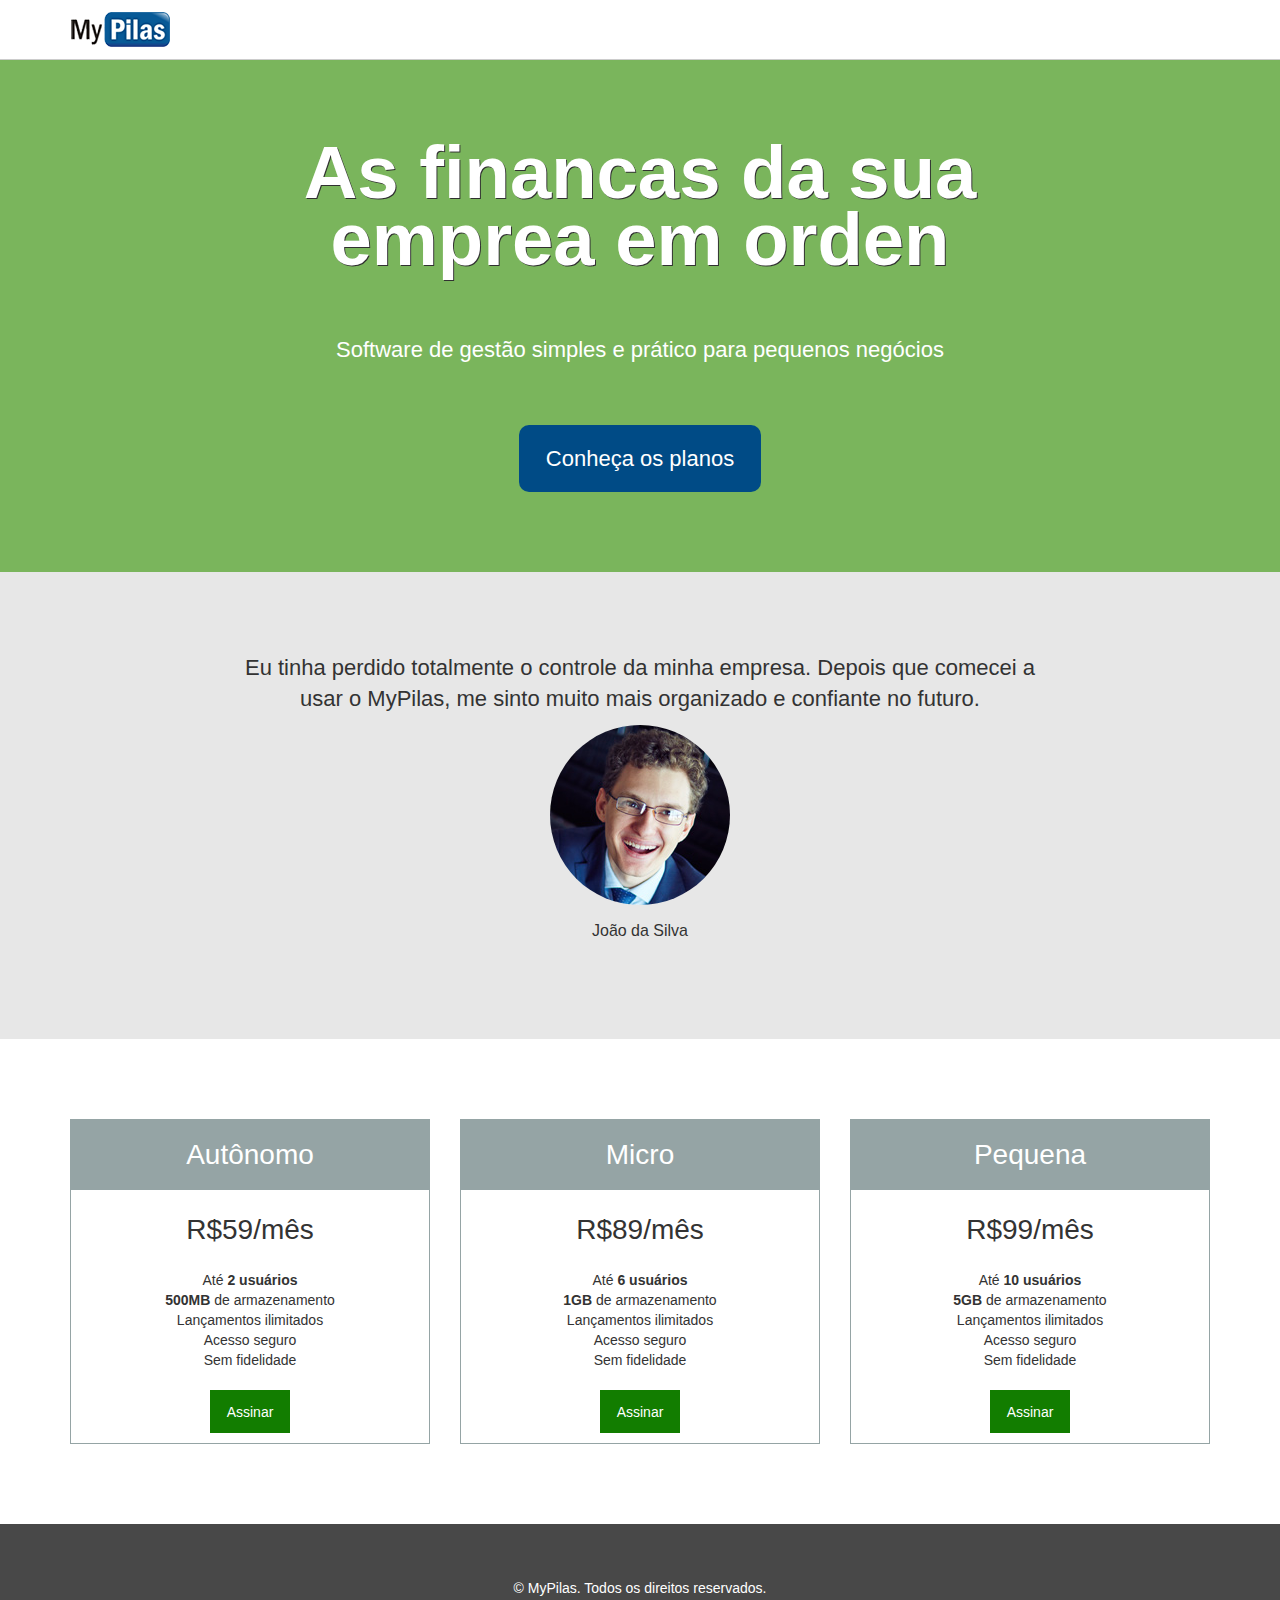
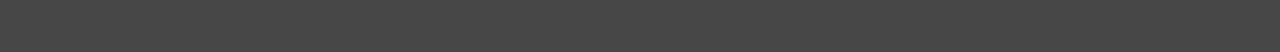
==== preparando-projeto/index.html @ 6b1a71b8 "Adicionando rodapé" ====
<!DOCTYPE html>
<html lang="pt-BR">
  <head>
    <meta charset="utf-8">
    <meta name="viewport" content="width=device-width, initial-scale=1">

    <title>MyPilas</title>

    <link rel="stylesheet" href="css/bootstrap-grid.min.css">
    <link rel="stylesheet" href="css/base.css">
    <link rel="stylesheet" href="css/layout.css">
    <link rel="stylesheet" href="css/componentes.css">
  </head>
  <body>

    <header class="layout-cabecalho">
      <div class="container">
        <img src="imagens/logo.png" width="100" height="35" alt="MyPilas">
      </div>
    </header>
    
    <section class="layout-chamada">
      <div class="container">
        
        <div class="chamada">
          <h1 class="chamada__titulo">As financas da sua emprea em orden</h1>
          <p class="chamada__subtitulo">Software de gestão simples e prático para pequenos negócios</p>
        
          <div class="chamada__acao">
            <a href="#planos" class="botao botao--principal">Conheça os planos</a>
          </div>

        </div>
        
      </div>
    </section>

    <div class="layout-depoimento">
      <div class="container">
        
        <div class="depoimento">
          <blockquote>
            Eu tinha perdido totalmente o controle da minha empresa.
            Depois que comecei a usar o MyPilas, me sinto muito mais organizado e confiante no futuro.
          </blockquote>

          <div class="depoimento__autor">
            <img src="imagens/joao-da-silva.jpg" width="180px" height="180px" align="João da Silva">
            <p>João da Silva</p>
          </div>
        </div>

      </div>
    </div>
    
    <div id="planos" class="layout-planos">
      <div class="container">
         <div class="row">

            <div class="col-md-4">
                 <article class="plano">
                   <h2 class="plano__cabecalho">Autônomo</h2>
                   <div class="plano__preco">R$59/mês</div>
                   <ul class="plano__caracteristicas">
                     <li>Até <strong>2 usuários</strong></li>
                     <li><strong>500MB</strong> de armazenamento</li>
                     <li>Lançamentos ilimitados</li>
                     <li>Acesso seguro</li>
                     <li>Sem fidelidade</li>
                   </ul>
                   <footer class="plano_rodape">
                     <a href="assine.html" class="botao botao--assinar">Assinar</a>
                   </footer>
                 </article>

              </div>
            <div class="col-md-4">

                 <article class="plano">
                   <h2 class="plano__cabecalho">Micro</h2>
                   <div class="plano__preco">R$89/mês</div>
                   <ul class="plano__caracteristicas">
                     <li>Até <strong>6 usuários</strong></li>
                     <li><strong>1GB</strong> de armazenamento</li>
                     <li>Lançamentos ilimitados</li>
                     <li>Acesso seguro</li>
                     <li>Sem fidelidade</li>
                   </ul>
                   <footer class="plano_rodape">
                     <a href="assine.html" class="botao botao--assinar">Assinar</a>
                   </footer>
                 </article>

            </div>
            <div class="col-md-4">

                 <article class="plano">
                   <h2 class="plano__cabecalho">Pequena</h2>
                   <div class="plano__preco">R$99/mês</div>
                   <ul class="plano__caracteristicas">
                     <li>Até <strong>10 usuários</strong></li>
                     <li><strong>5GB</strong> de armazenamento</li>
                     <li>Lançamentos ilimitados</li>
                     <li>Acesso seguro</li>
                     <li>Sem fidelidade</li>
                   </ul>
                   <footer class="plano_rodape">
                     <a href="assine.html" class="botao botao--assinar">Assinar</a>
                   </footer>
                 </article>

             </div>
         </div>
      </div>
    </div>

    <footer class="layout-rodape">
      <div class="container">
        <p>&copy; MyPilas. Todos os direitos reservados.</p>
      </div>
    </footer>
  </body>
</html>
---- preparando-projeto/css/base.css ----
html {
	font-size: 62.5%; /*(10/16)*100 = 62.5% => 10px*/
}

body {
	/* Posicionamento */

	/* Display e Box Model */  
	margin: 0;

	/* Cores */

	/* Texto */
	font-family: Arial, Helvetica, sans-serif;
	font-size: 1.4rem;

	/* Outros */
}
---- preparando-projeto/css/layout.css ----
.layout-cabecalho {
  height: 60px;
  border-bottom: 1px solid #ccc;
}

.layout-cabecalho img {
  margin-top: 12px;
}

.layout-planos {
  padding: 80px 0;
}

.layout-chamada {
  padding: 80px 0;

  background-color: #7ab55c;
}

.layout-depoimento{
	padding: 80px 0;

	background-color: #e7e7e7;
}

.layout-rodape {
	padding: 40px 0;

	background-color: #484848;
	
	color: #fff;
	text-align: center;	
}
---- preparando-projeto/css/componentes.css ----
/*---------------------------------*\
  PLANO
  /*---------------------------------*/
  .plano {
    padding: 10px;
    border: 1px solid #95a4a5;

    font-size: 1.4rem;/*14px*/
  }

  .plano__cabecalho {
    margin: -10px;
    margin-bottom: 0;

    background-color: #95a4a5;
    color: #fff;

    text-align: center;
    line-height: 2.5;
    font-weight: normal;
    font-size: 2em;
  }

  .plano__preco {
    margin: 20px 0;

    text-align: center;
    font-size: 2em;
  }

  .plano__caracteristicas {
    padding: 0;
    margin: 20px 0;

    font-size: 1em;

    list-style: none;
  }

  .plano__caracteristicas > li {
    text-align: center;
  }

  .plano_rodape {
    text-align: center;
  }

/*---------------------------------*\
  BOTÃO
  /*---------------------------------*/
  .botao {
    display: inline-block;
    padding: 0.8em 1.2em;

    background-color: #bbb;
    color: #fff;

    font-size: 1em;
    text-decoration: none;
  }

  .botao:hover, .botao:focus {
    background-color: #aaa;
    color: #fff;

    text-decoration: none;
  }

  .botao--assinar {
    background-color: #127d00;
  }

  .botao--assinar:hover, .botao--assinar:focus{
    background-color: #0e6400;
  }

  .botao--principal {
    border-radius: 10px;

    background-color: #004b86;
  }

  .botao--principal:hover, .botao--principal:focus {
    background-color: #003b6a;
  }

  /*---------------------------------*\
  CHAMADA
  /*---------------------------------*/

  .chamada {
    font-size: 1.6rem; /*4.6 * 10px = 16px*/
    text-align: center;
  }

  .chamada__titulo {
    margin: 0;

    color: #fff;

    font-size: 3.375em; /*54px / 16px = 3.375*/
    line-height: 0.9;
    text-shadow: 1px 1px #313131;
  }

  .chamada__subtitulo {
    margin: 60px 0;

    color: #fff;

    font-size: 1em;
  }

  .chamada__acao {
    font-size: 1em;
  }

  @media(min-width: 992px){
    .chamada {
      padding-left: 15%;
      padding-right: 15%;

      font-size: 2.2rem;
    }
  }

/*---------------------------------*\
  DEPOIMENTO
/*---------------------------------*/

@media(min-width: 992px){
  .depoimento{
    padding-left: 10%;
    padding-right: 10%;

    font-size: 2.8rem;
  }
}

.depoimento {
  font-size: 2.2rem; /*22px*/
}

.depoimento > blockquote {
  margin: 0;
  padding:0 60px;

  text-align: center;
  font-size: 1em;
}

.depoimento__autor {
  margin-top: 40px;

  text-align: center;
  font-size: 0.7272em;
}

.depoimento__autor > img {
  border-radius: 50%;
}

.depoimento__autor {
  margin-top: 10px;
}
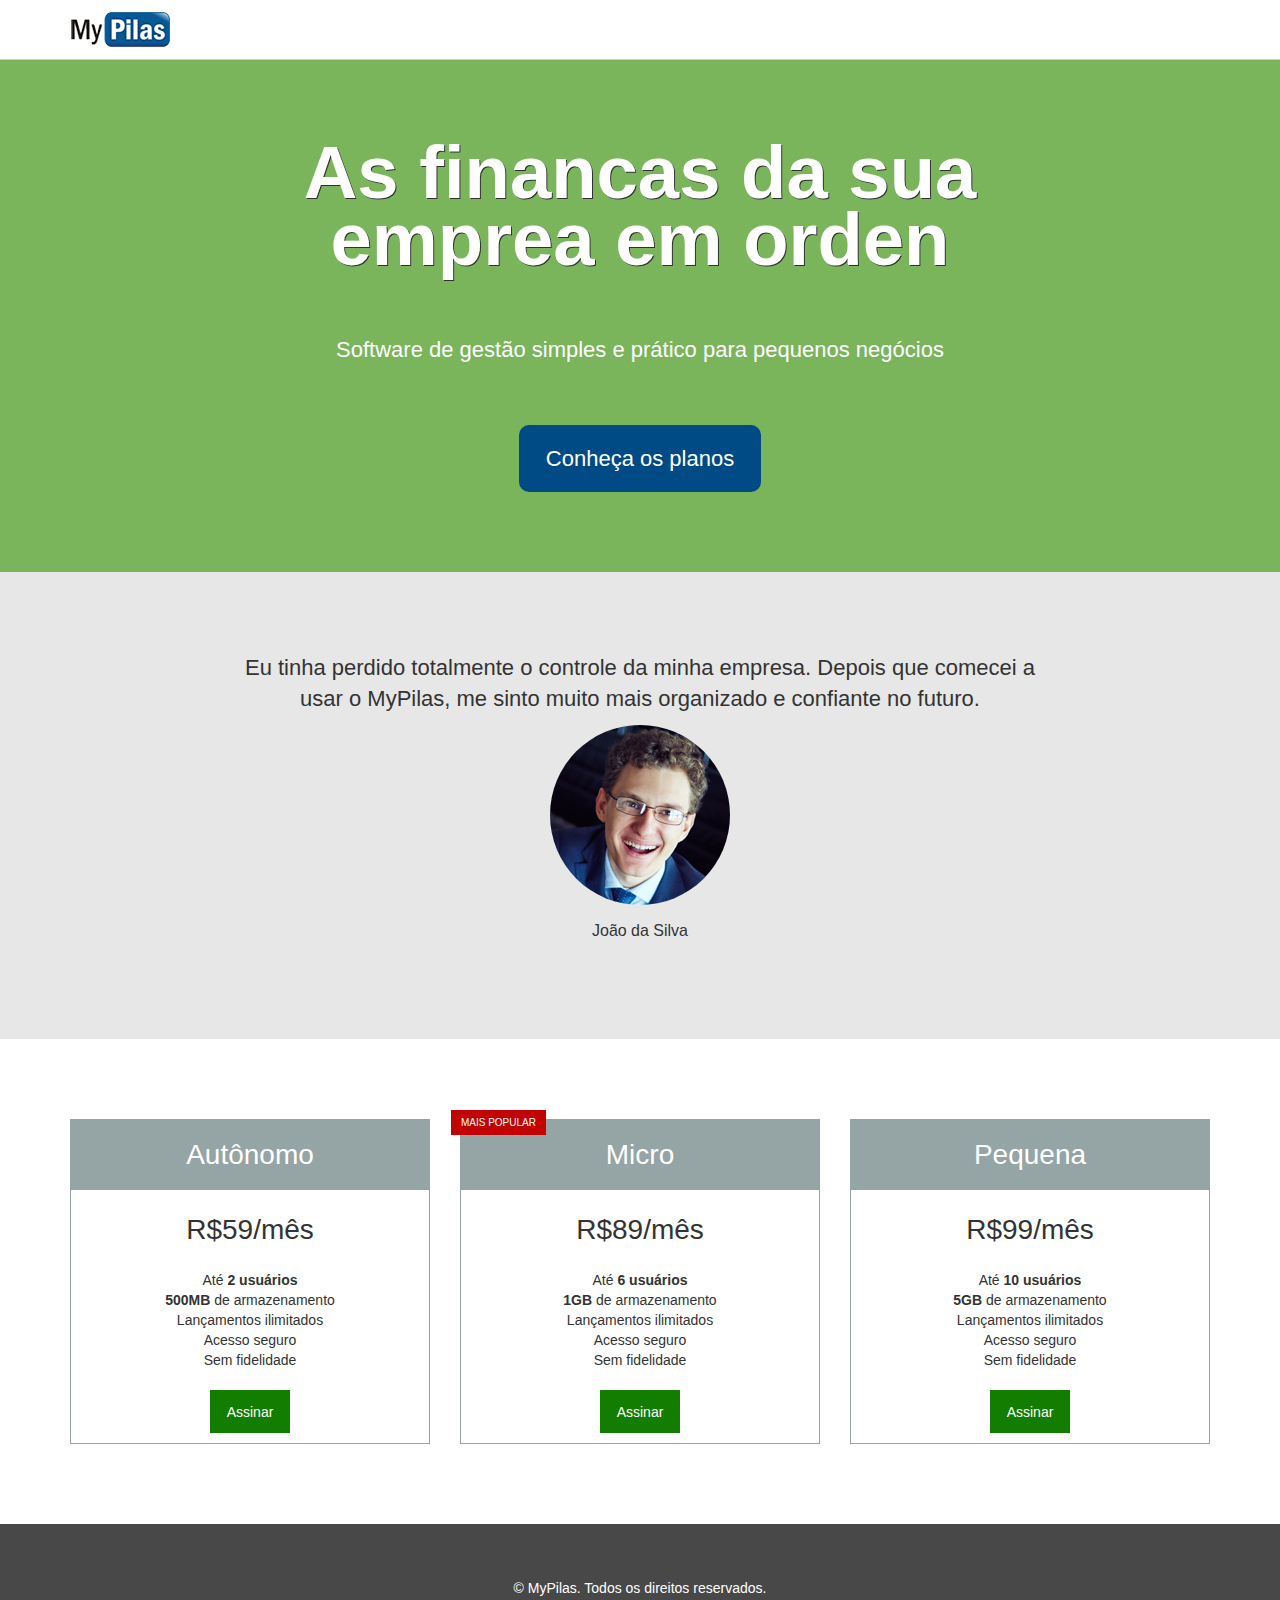
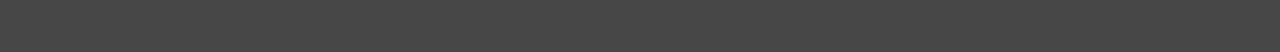
==== commit c74ee2d2: "Ajustando margem do plano" ====
--- a/preparando-projeto/index.html
+++ b/preparando-projeto/index.html
@@ -13,7 +13,7 @@
   </head>
   <body>
 
-    <header class="layout-cabecalho">
+    <header class="layout-cabecalho layout-cabecalho--home">
       <div class="container">
         <img src="imagens/logo.png" width="100" height="35" alt="MyPilas">
       </div>
@@ -29,7 +29,6 @@
           <div class="chamada__acao">
             <a href="#planos" class="botao botao--principal">Conheça os planos</a>
           </div>
-
         </div>
         
       </div>
@@ -76,7 +75,7 @@
               </div>
             <div class="col-md-4">
 
-                 <article class="plano">
+                 <article class="plano plano--mais-popular">
                    <h2 class="plano__cabecalho">Micro</h2>
                    <div class="plano__preco">R$89/mês</div>
                    <ul class="plano__caracteristicas">
@@ -92,7 +91,7 @@
                  </article>
 
             </div>
-            <div class="col-md-4">
+            <div class="col-md-4 ultima-coluna">
 
                  <article class="plano">
                    <h2 class="plano__cabecalho">Pequena</h2>
--- a/preparando-projeto/css/layout.css
+++ b/preparando-projeto/css/layout.css
@@ -1,10 +1,20 @@
 .layout-cabecalho {
   height: 60px;
   border-bottom: 1px solid #ccc;
+
+  background-color: #fff;
 }
 
 .layout-cabecalho img {
   margin-top: 12px;
+}
+
+.layout-cabecalho--home{
+	position: fixed;
+	top: 0;
+	left: 0;
+	right: 0;
+	z-index: 1;
 }
 
 .layout-planos {
@@ -13,6 +23,7 @@
 
 .layout-chamada {
   padding: 80px 0;
+  margin-top: 60px;
 
   background-color: #7ab55c;
 }
@@ -30,4 +41,10 @@
 	
 	color: #fff;
 	text-align: center;	
-}+}
+
+@media(max-width: 749px ){
+		.layout-planos .row > div:not(.ultima-coluna) {
+		margin-bottom: 40px;
+	}
+}
--- a/preparando-projeto/css/componentes.css
+++ b/preparando-projeto/css/componentes.css
@@ -1,11 +1,29 @@
 /*---------------------------------*\
   PLANO
-  /*---------------------------------*/
+/*---------------------------------*/
   .plano {
+    position: relative;
+
     padding: 10px;
     border: 1px solid #95a4a5;
 
     font-size: 1.4rem;/*14px*/
+  }
+
+  .plano--mais-popular::after {
+    position: absolute;
+    top: -10px;
+    left: -10px;
+
+    padding: 0 10px;
+
+    background-color: #c20303;
+    color: #fff;
+
+    font-size: 0.7142em;/* 10 / 14 = 0.7142*/
+    line-height: 2.5;
+
+    content: "MAIS POPULAR"
   }
 
   .plano__cabecalho {
@@ -47,7 +65,7 @@
 
 /*---------------------------------*\
   BOTÃO
-  /*---------------------------------*/
+/*---------------------------------*/
   .botao {
     display: inline-block;
     padding: 0.8em 1.2em;
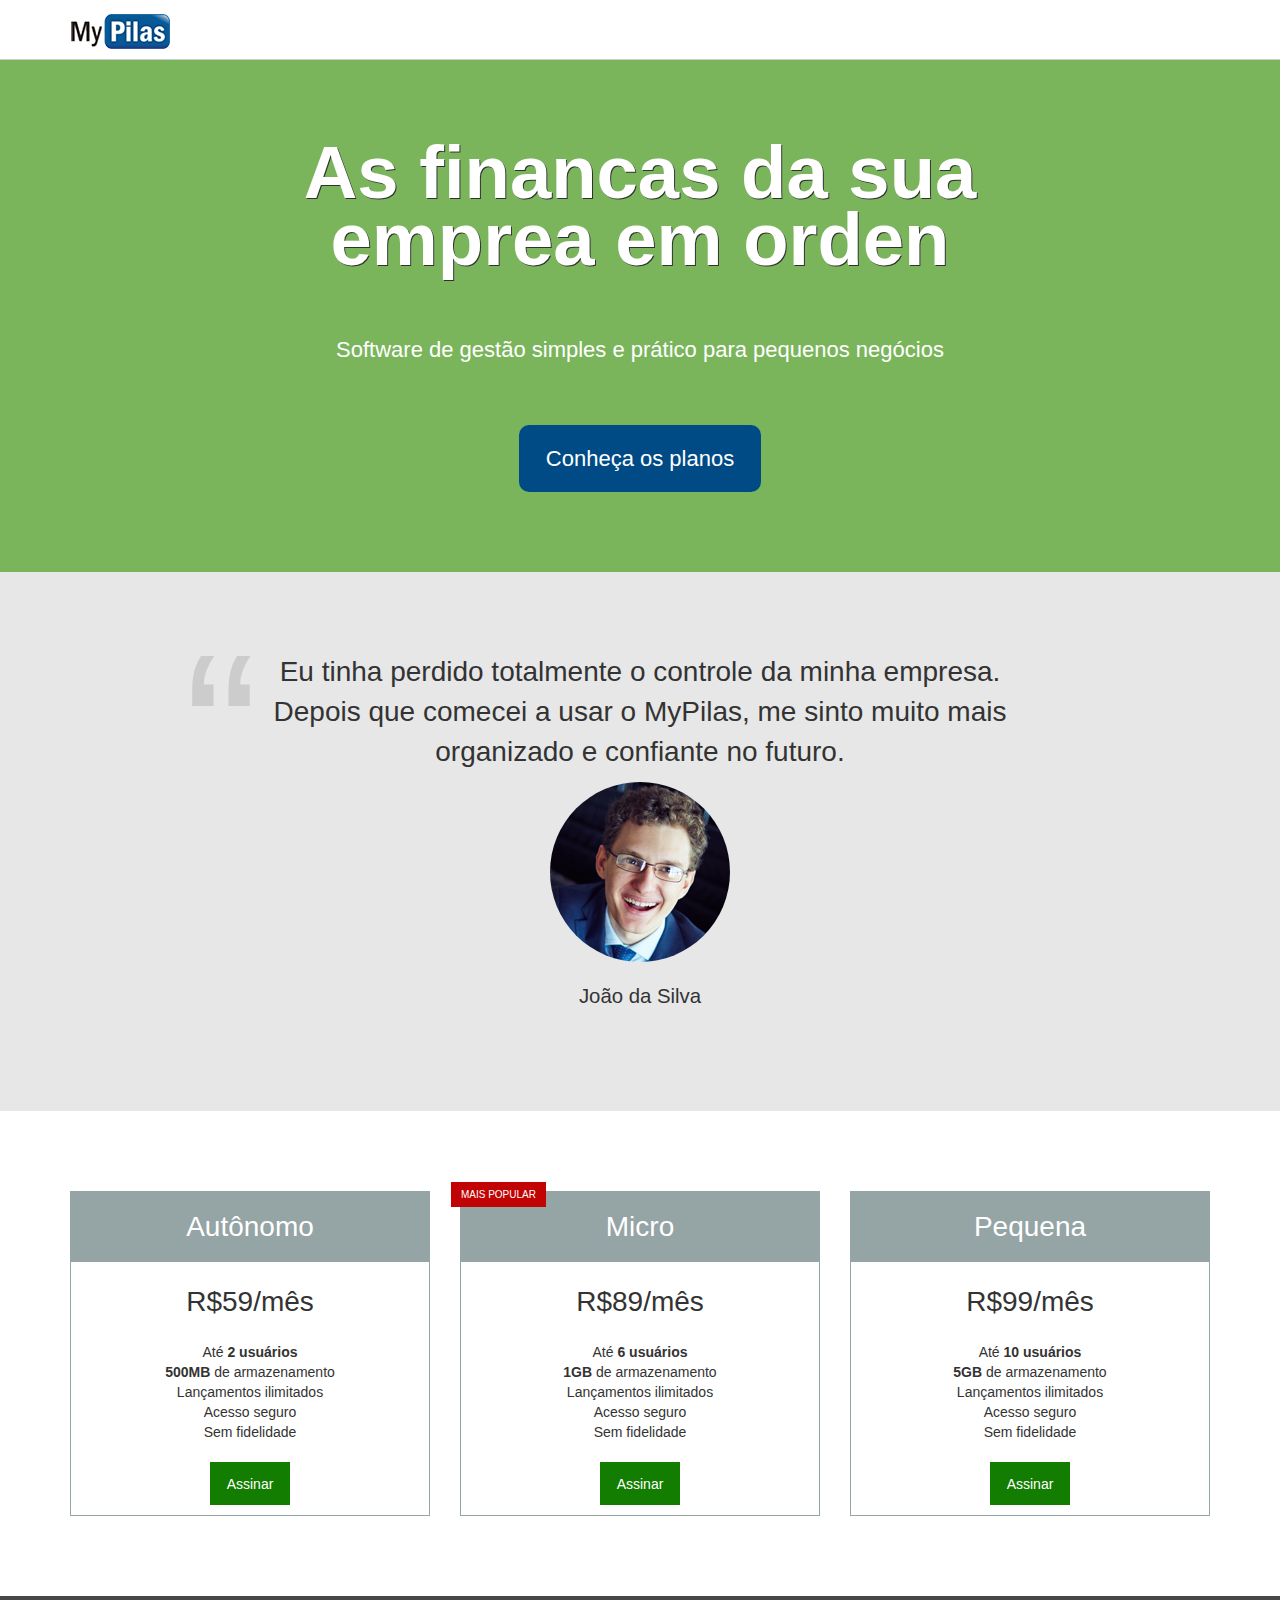
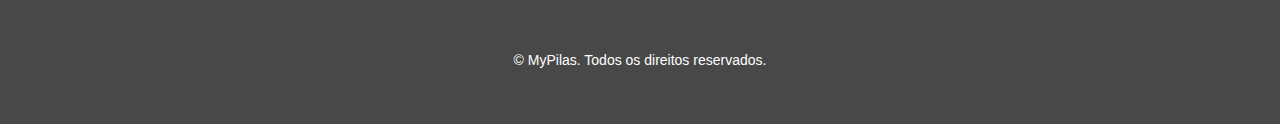
==== commit 0c489e3b: "Adicionando o bloco de navegação" ====
--- a/preparando-projeto/index.html
+++ b/preparando-projeto/index.html
@@ -15,7 +15,15 @@
 
     <header class="layout-cabecalho layout-cabecalho--home">
       <div class="container">
-        <img src="imagens/logo.png" width="100" height="35" alt="MyPilas">
+
+        <nav class="navegacao">
+          <img src="imagens/logo.png" width="100" height="35" alt="MyPilas">
+
+          <div class="navegacao__menu">
+            <button class="botao-chaveador"></button>
+          </div>
+        </nav>
+        
       </div>
     </header>
     
--- a/preparando-projeto/css/layout.css
+++ b/preparando-projeto/css/layout.css
@@ -1,13 +1,16 @@
 .layout-cabecalho {
   height: 60px;
+  line-height: 60px;
   border-bottom: 1px solid #ccc;
 
   background-color: #fff;
 }
 
+/*
 .layout-cabecalho img {
   margin-top: 12px;
 }
+*/
 
 .layout-cabecalho--home{
 	position: fixed;
--- a/preparando-projeto/css/componentes.css
+++ b/preparando-projeto/css/componentes.css
@@ -145,6 +145,9 @@
 /*---------------------------------*\
   DEPOIMENTO
 /*---------------------------------*/
+.depoimento {
+  font-size: 2.2rem; /*22px*/
+}
 
 @media(min-width: 992px){
   .depoimento{
@@ -154,12 +157,9 @@
     font-size: 2.8rem;
   }
 }
-
-.depoimento {
-  font-size: 2.2rem; /*22px*/
-}
-
 .depoimento > blockquote {
+  position: relative;
+
   margin: 0;
   padding:0 60px;
 
@@ -167,6 +167,18 @@
   font-size: 1em;
 }
 
+.depoimento > blockquote::before {
+  position: absolute;
+  left: 0;
+  top: -0.35em;
+
+  color: #ccc;
+
+  font-size: 8em;
+
+  content: "\201c";
+}
+
 .depoimento__autor {
   margin-top: 40px;
 
@@ -180,4 +192,36 @@
 
 .depoimento__autor {
   margin-top: 10px;
+}
+
+/*---------------------------------*\
+  NAVEGACAO 
+/*---------------------------------*/
+
+.navegacao {
+}
+
+.navegacao__menu {
+  float: right;
+}
+
+/*---------------------------------*\
+  BOTAO-CHAVEADOR 
+/*---------------------------------*/
+
+.botao-chaveador {
+  width: 24px;
+  height: 24px;
+  border: 0;
+
+  background: none;
+  background-image: url("../imagens/bars.png");
+
+  outline: none;
+}
+
+@media(min-width: 992px){
+  .botao-chaveador {
+    display: none;
+  }
 }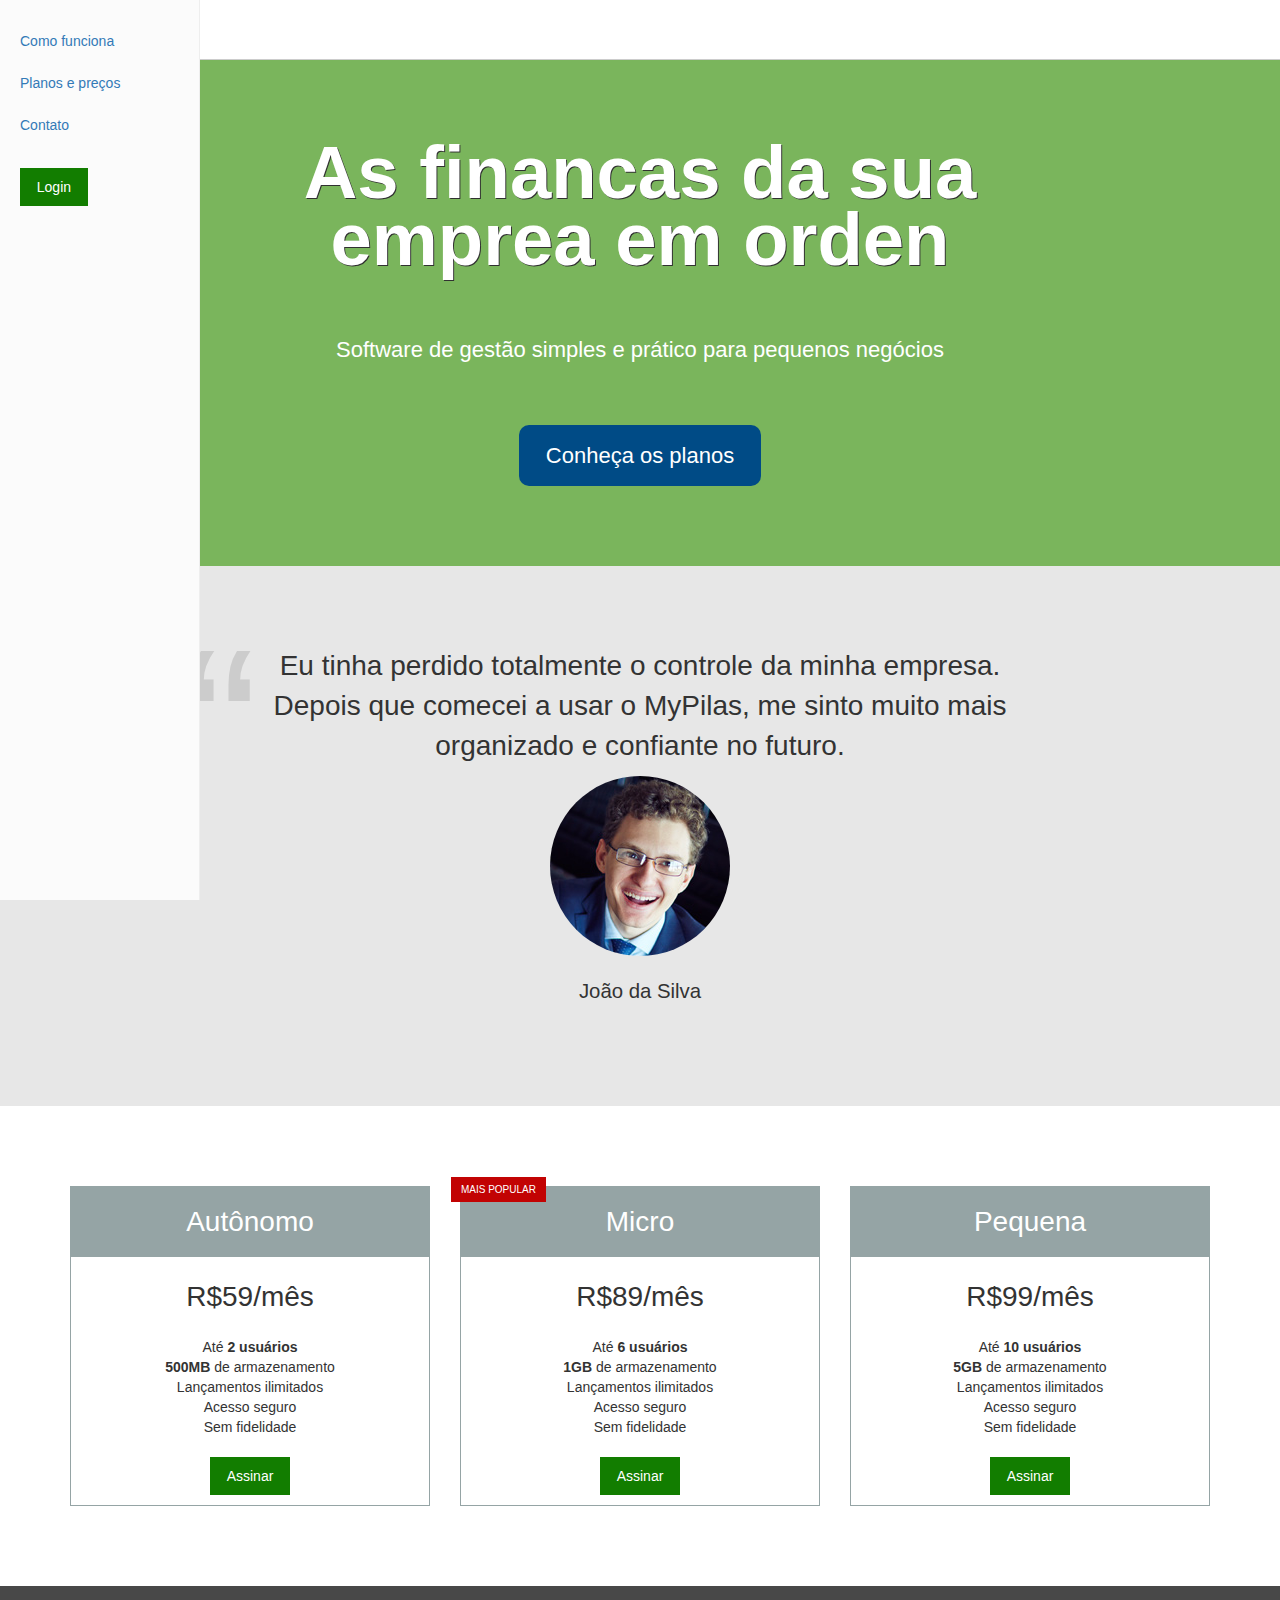
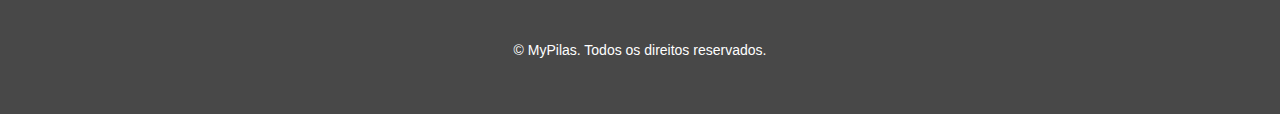
==== commit 73e31771: "Adicionando o menu para telas pequenas" ====
--- a/preparando-projeto/index.html
+++ b/preparando-projeto/index.html
@@ -21,9 +21,24 @@
 
           <div class="navegacao__menu">
             <button class="botao-chaveador"></button>
+
+            <ul class="menu">
+              <li class="menu__iten">
+                <a href="#">Como funciona</a>
+              </li>
+              <li class="menu__iten">
+                <a href="#planos">Planos e preços</a>
+              </li>
+              <li class="menu__iten">
+                <a href="#">Contato</a>
+              </li>
+              <li class="menu__iten menu__iten--botao">
+                <a href="#" class="botao botao--login">Login</a>
+              </li>
+            </ul>
           </div>
         </nav>
-        
+
       </div>
     </header>
     
--- a/preparando-projeto/css/componentes.css
+++ b/preparando-projeto/css/componentes.css
@@ -73,6 +73,7 @@
     background-color: #bbb;
     color: #fff;
 
+    line-height: normal;
     font-size: 1em;
     text-decoration: none;
   }
@@ -84,11 +85,12 @@
     text-decoration: none;
   }
 
-  .botao--assinar {
+  .botao--assinar, .botao--login {
     background-color: #127d00;
   }
 
-  .botao--assinar:hover, .botao--assinar:focus{
+  .botao--assinar:hover, .botao--assinar:focus,
+  .botao--login:hover, .botao--login:focus{
     background-color: #0e6400;
   }
 
@@ -224,4 +226,37 @@
   .botao-chaveador {
     display: none;
   }
+}
+
+/*---------------------------------*\
+  MENU 
+/*---------------------------------*/
+
+.menu {
+  position: fixed;
+  top: 0;
+  left: 0;
+  bottom: 0;
+
+  width: 200px;
+  margin: 0;
+  padding: 20px;
+  border-right: 1px solid #eee;
+
+  font-size: 1.4rem;
+
+  background-color: #fbfbfb;
+
+  list-style: none;
+}
+
+.menu__iten{
+  display: block;
+
+  line-height: 3;
+}
+
+.menu__iten--botao {
+  margin-top: 20px;
+
 }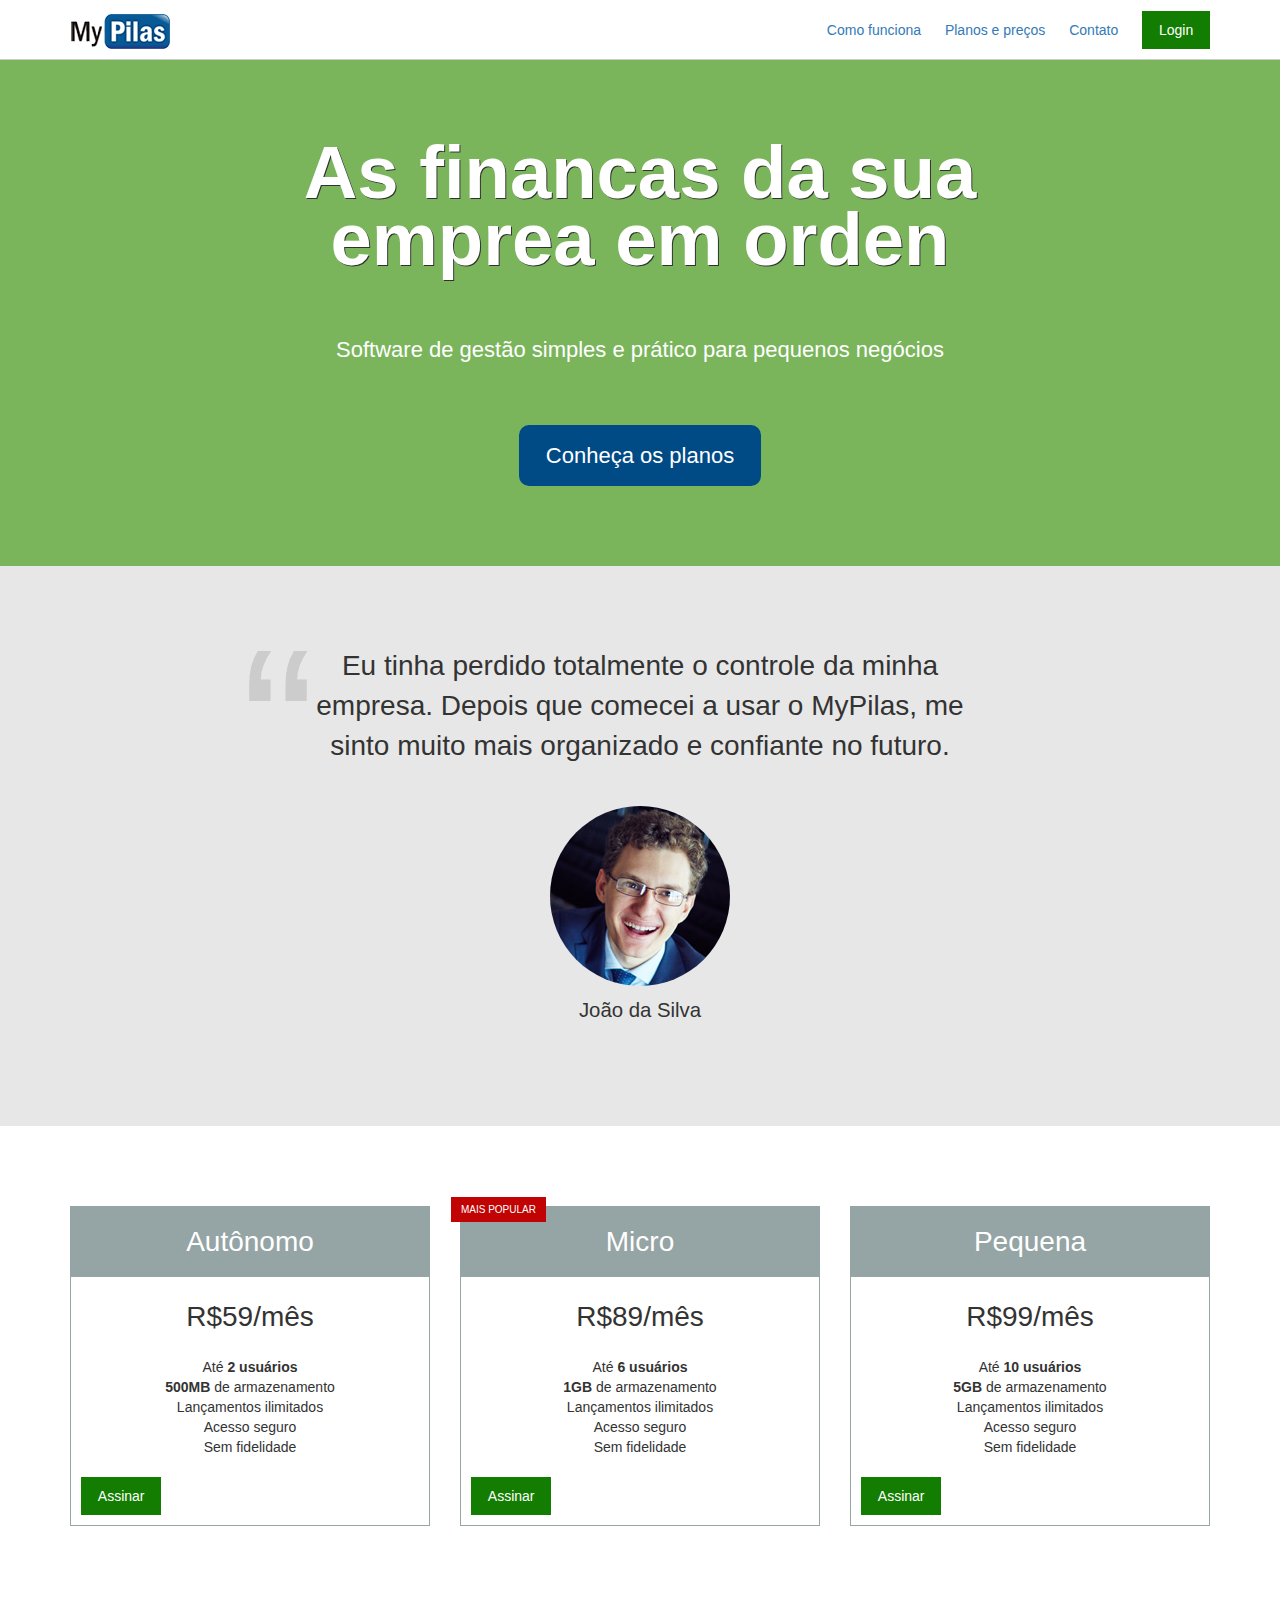
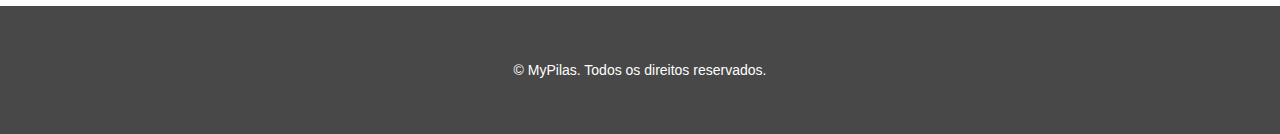
==== commit 8c5c4bbb: "Ajustando o menu para telas médias e grandes" ====
--- a/preparando-projeto/index.html
+++ b/preparando-projeto/index.html
@@ -23,16 +23,16 @@
             <button class="botao-chaveador"></button>
 
             <ul class="menu">
-              <li class="menu__iten">
+              <li class="menu__item">
                 <a href="#">Como funciona</a>
               </li>
-              <li class="menu__iten">
+              <li class="menu__item">
                 <a href="#planos">Planos e preços</a>
               </li>
-              <li class="menu__iten">
+              <li class="menu__item">
                 <a href="#">Contato</a>
               </li>
-              <li class="menu__iten menu__iten--botao">
+              <li class="menu__item menu__item--botao">
                 <a href="#" class="botao botao--login">Login</a>
               </li>
             </ul>
--- a/preparando-projeto/css/componentes.css
+++ b/preparando-projeto/css/componentes.css
@@ -1,169 +1,172 @@
-/*---------------------------------*\
+/*--------------------*\
   PLANO
-/*---------------------------------*/
-  .plano {
-    position: relative;
-
-    padding: 10px;
-    border: 1px solid #95a4a5;
-
-    font-size: 1.4rem;/*14px*/
-  }
-
-  .plano--mais-popular::after {
-    position: absolute;
-    top: -10px;
-    left: -10px;
-
-    padding: 0 10px;
-
-    background-color: #c20303;
-    color: #fff;
-
-    font-size: 0.7142em;/* 10 / 14 = 0.7142*/
-    line-height: 2.5;
-
-    content: "MAIS POPULAR"
-  }
-
-  .plano__cabecalho {
-    margin: -10px;
-    margin-bottom: 0;
-
-    background-color: #95a4a5;
-    color: #fff;
-
-    text-align: center;
-    line-height: 2.5;
-    font-weight: normal;
-    font-size: 2em;
-  }
-
-  .plano__preco {
-    margin: 20px 0;
-
-    text-align: center;
-    font-size: 2em;
-  }
-
-  .plano__caracteristicas {
-    padding: 0;
-    margin: 20px 0;
-
-    font-size: 1em;
-
-    list-style: none;
-  }
-
-  .plano__caracteristicas > li {
-    text-align: center;
-  }
-
-  .plano_rodape {
-    text-align: center;
-  }
-
-/*---------------------------------*\
-  BOTÃO
-/*---------------------------------*/
-  .botao {
-    display: inline-block;
-    padding: 0.8em 1.2em;
-
-    background-color: #bbb;
-    color: #fff;
-
-    line-height: normal;
-    font-size: 1em;
-    text-decoration: none;
-  }
-
-  .botao:hover, .botao:focus {
-    background-color: #aaa;
-    color: #fff;
-
-    text-decoration: none;
-  }
-
-  .botao--assinar, .botao--login {
-    background-color: #127d00;
-  }
-
-  .botao--assinar:hover, .botao--assinar:focus,
-  .botao--login:hover, .botao--login:focus{
-    background-color: #0e6400;
-  }
-
-  .botao--principal {
-    border-radius: 10px;
-
-    background-color: #004b86;
-  }
-
-  .botao--principal:hover, .botao--principal:focus {
-    background-color: #003b6a;
-  }
-
-  /*---------------------------------*\
+\*--------------------*/
+.plano {
+  position: relative;
+
+  padding: 10px;
+  border: 1px solid #95a4a5;
+
+  font-size: 1.4rem; /* 14px */
+}
+
+.plano--mais-popular::after {
+  position: absolute;
+  top: -10px;
+  left: -10px;
+
+  padding: 0 10px;
+
+  background-color: #c20303;
+  color: #fff;
+
+  font-size: 0.7142em; /* 10px */
+  line-height: 2.5;
+
+  content: "MAIS POPULAR";
+}
+
+.plano__cabecalho {
+  margin: -10px;
+  margin-bottom: 0;
+
+  background-color: #95a4a5;
+  color: #fff;
+
+  text-align: center;
+  line-height: 2.5;
+  font-weight: normal;
+  font-size: 2em;
+}
+
+.plano__preco {
+  margin: 20px 0;
+
+  text-align: center;
+  font-size: 2em;
+}
+
+.plano__caracteristicas {
+  padding: 0;
+  margin: 20px 0;
+
+  font-size: 1em;
+
+  list-style: none;
+}
+
+.plano__caracteristicas > li {
+  text-align: center;
+}
+
+.plano__rodape {
+  text-align: center;
+}
+
+
+/*--------------------*\
+  BOTAO
+\*--------------------*/
+.botao {
+  display: inline-block;
+  padding: 0.8em 1.2em;
+
+  background-color: #bbb;
+  color: #fff;
+
+  line-height: normal;
+  font-size: 1em;
+  text-decoration: none;
+}
+
+.botao:hover, .botao:focus {
+  background-color: #aaa;
+  color: #fff;
+
+  text-decoration: none;
+}
+
+.botao--assinar, .botao--login {
+  background-color: #127d00;
+}
+
+.botao--assinar:hover, .botao--assinar:focus,
+.botao--login:hover, .botao--login:focus {
+  background-color: #0e6400;
+}
+
+.botao--principal {
+  border-radius: 10px;
+
+  background-color: #004b86;
+}
+
+.botao--principal:hover, .botao--principal:focus {
+  background-color: #003b6a;
+}
+
+
+/*--------------------*\
   CHAMADA
-  /*---------------------------------*/
-
+\*--------------------*/
+.chamada {
+  font-size: 1.6rem; /* 1.6 * 10px = 16px */
+  text-align: center;
+}
+
+.chamada__titulo {
+  margin: 0;
+
+  color: #fff;
+
+  font-size: 3.375em; /* 54px / 16px = 3.375 */
+  line-height: 0.9;
+  text-shadow: 1px 1px #313131;
+}
+
+.chamada__subtitulo {
+  margin: 60px 0;
+
+  color: #fff;
+
+  font-size: 1em;
+}
+
+.chamada__acao {
+  font-size: 1em;
+}
+
+@media(min-width: 992px) {
   .chamada {
-    font-size: 1.6rem; /*4.6 * 10px = 16px*/
-    text-align: center;
-  }
-
-  .chamada__titulo {
-    margin: 0;
-
-    color: #fff;
-
-    font-size: 3.375em; /*54px / 16px = 3.375*/
-    line-height: 0.9;
-    text-shadow: 1px 1px #313131;
-  }
-
-  .chamada__subtitulo {
-    margin: 60px 0;
-
-    color: #fff;
-
-    font-size: 1em;
-  }
-
-  .chamada__acao {
-    font-size: 1em;
-  }
-
-  @media(min-width: 992px){
-    .chamada {
-      padding-left: 15%;
-      padding-right: 15%;
-
-      font-size: 2.2rem;
-    }
-  }
-
-/*---------------------------------*\
-  DEPOIMENTO
-/*---------------------------------*/
-.depoimento {
-  font-size: 2.2rem; /*22px*/
-}
-
-@media(min-width: 992px){
-  .depoimento{
     padding-left: 10%;
     padding-right: 10%;
 
+    font-size: 2.2rem; /* 2.2 * 10px = 22px */
+  }
+}
+
+
+/*--------------------*\
+  DEPOIMENTO
+\*--------------------*/
+.depoimento {
+  font-size: 2.2rem; /* 22px */
+}
+
+@media(min-width: 992px) {
+  .depoimento {
+    padding-left: 15%;
+    padding-right: 15%;
+
     font-size: 2.8rem;
   }
 }
+
 .depoimento > blockquote {
   position: relative;
 
   margin: 0;
-  padding:0 60px;
+  padding: 0 60px;
 
   text-align: center;
   font-size: 1em;
@@ -176,9 +179,9 @@
 
   color: #ccc;
 
-  font-size: 8em;
-
-  content: "\201c";
+  font-size: 8em; /* 176px */
+
+  content: "\201C";
 }
 
 .depoimento__autor {
@@ -192,14 +195,14 @@
   border-radius: 50%;
 }
 
-.depoimento__autor {
+.depoimento__autor > p {
   margin-top: 10px;
 }
 
-/*---------------------------------*\
-  NAVEGACAO 
-/*---------------------------------*/
-
+
+/*--------------------*\
+  NAVEGACAO
+\*--------------------*/
 .navegacao {
 }
 
@@ -207,10 +210,10 @@
   float: right;
 }
 
-/*---------------------------------*\
-  BOTAO-CHAVEADOR 
-/*---------------------------------*/
-
+
+/*--------------------*\
+  BOTAO-CHAVEADOR
+\*--------------------*/
 .botao-chaveador {
   width: 24px;
   height: 24px;
@@ -222,41 +225,60 @@
   outline: none;
 }
 
-@media(min-width: 992px){
+@media(min-width: 992px) {
   .botao-chaveador {
     display: none;
   }
 }
 
-/*---------------------------------*\
-  MENU 
-/*---------------------------------*/
-
+
+/*--------------------*\
+  MENU
+\*--------------------*/
 .menu {
-  position: fixed;
-  top: 0;
-  left: 0;
-  bottom: 0;
-
-  width: 200px;
   margin: 0;
-  padding: 20px;
-  border-right: 1px solid #eee;
 
   font-size: 1.4rem;
 
-  background-color: #fbfbfb;
-
   list-style: none;
 }
 
-.menu__iten{
-  display: block;
-
-  line-height: 3;
-}
-
-.menu__iten--botao {
-  margin-top: 20px;
+@media(max-width: 991px) {
+
+  .menu {
+    position: fixed;
+    top: 0;
+    left: 0;
+    bottom: 0;
+
+    width: 200px;
+    padding: 20px;
+    border-right: 1px solid #eee;
+
+    background-color: #fbfbfb;
+  }
+
+  .menu__item {
+    display: block;
+
+    line-height: 3;
+  }
+
+  .menu__item--botao {
+    margin-top: 20px;
+  }
+
+}
+
+@media(min-width: 992px) {
+
+  .menu__item {
+    display: inline-block;
+    padding-right: 20px;
+  }
+
+  .menu__item:last-of-type {
+    padding-right: 0px;
+  }
 
 }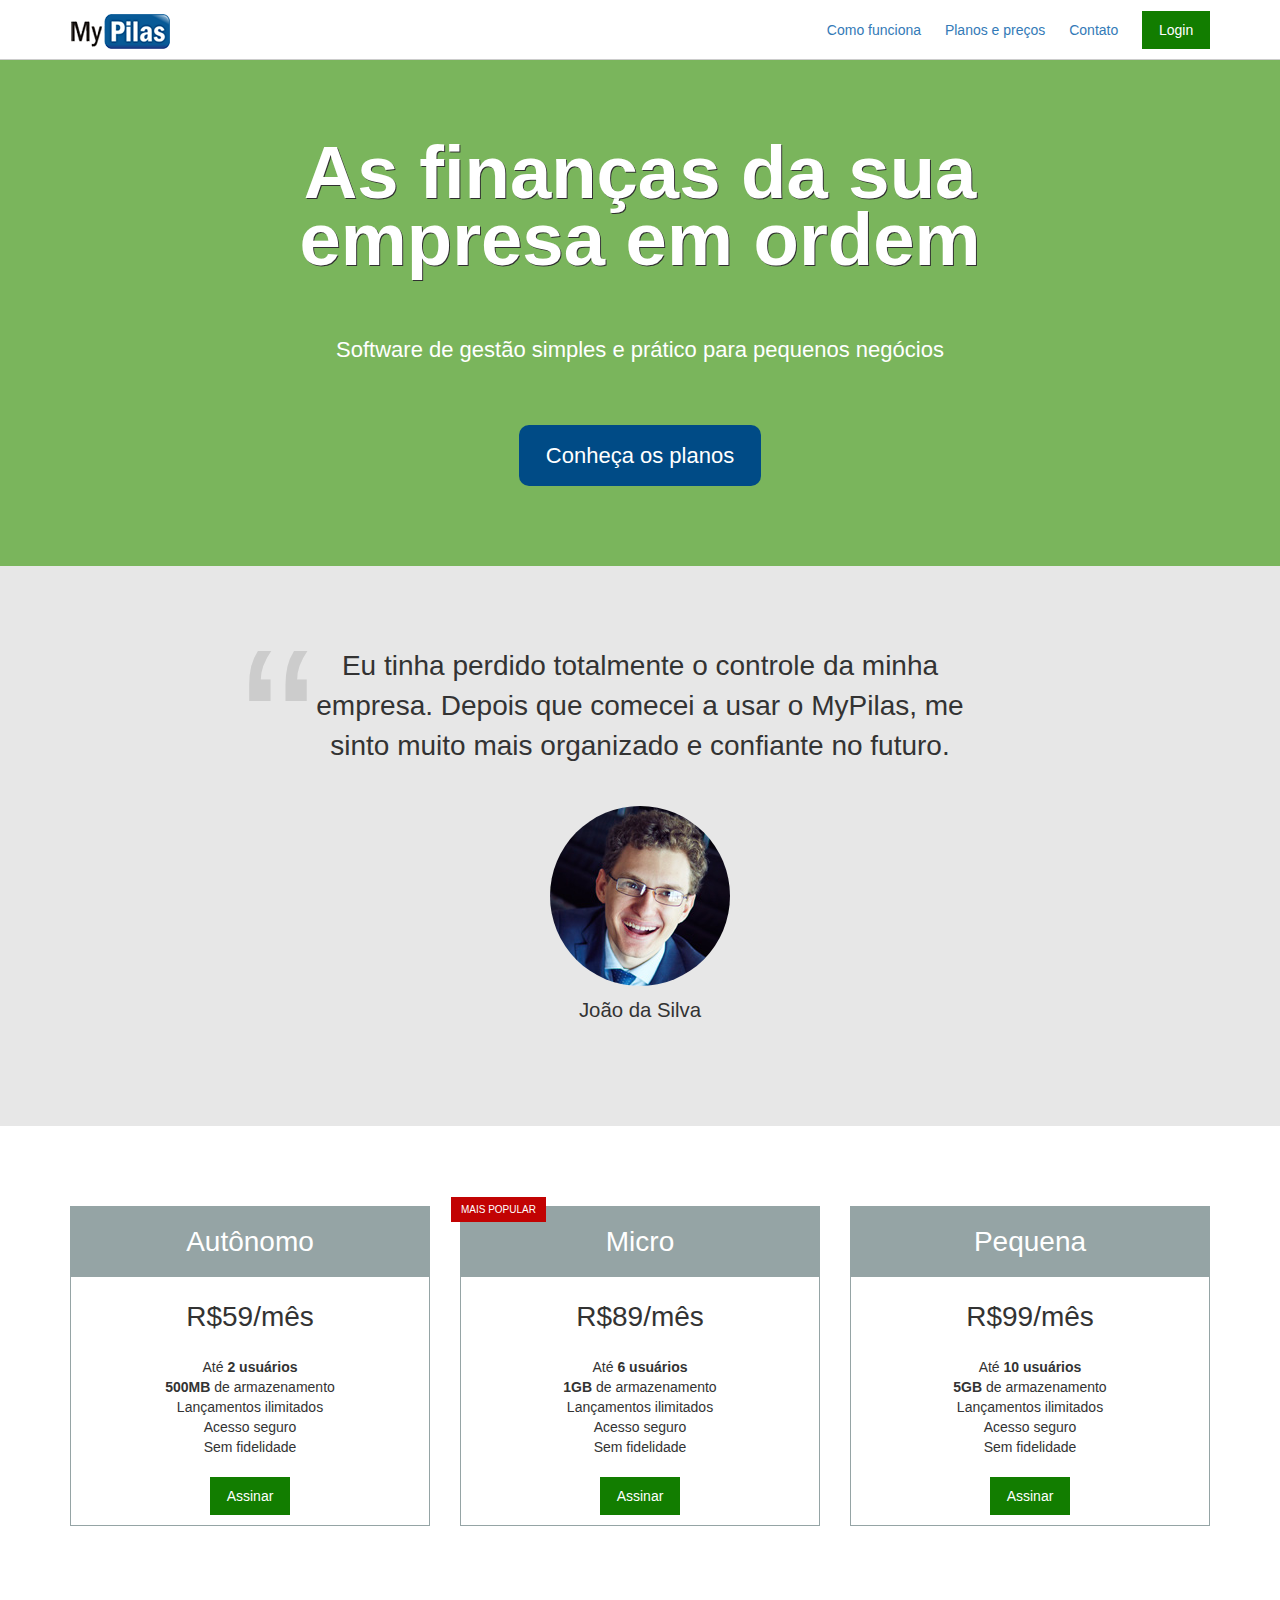
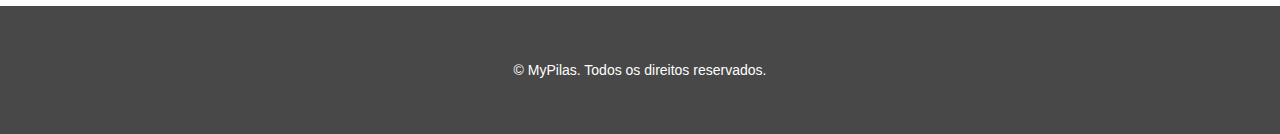
==== commit d3ba17e1: "Corrigindo um bug no site." ====
--- a/preparando-projeto/index.html
+++ b/preparando-projeto/index.html
@@ -13,16 +13,16 @@
   </head>
   <body>
 
-    <header class="layout-cabecalho layout-cabecalho--home">
+    <header class="layout-cabecalho  layout-cabecalho--home">
       <div class="container">
 
         <nav class="navegacao">
           <img src="imagens/logo.png" width="100" height="35" alt="MyPilas">
 
           <div class="navegacao__menu">
-            <button class="botao-chaveador"></button>
+            <button class="botao-chaveador  js-botao-chaveador"></button>
 
-            <ul class="menu">
+            <ul class="menu  js-menu">
               <li class="menu__item">
                 <a href="#">Como funciona</a>
               </li>
@@ -32,28 +32,27 @@
               <li class="menu__item">
                 <a href="#">Contato</a>
               </li>
-              <li class="menu__item menu__item--botao">
-                <a href="#" class="botao botao--login">Login</a>
+              <li class="menu__item  menu__item--botao">
+                <a href="#" class="botao  botao--login">Login</a>
               </li>
             </ul>
           </div>
         </nav>
-
       </div>
     </header>
-    
+
     <section class="layout-chamada">
       <div class="container">
-        
+
         <div class="chamada">
-          <h1 class="chamada__titulo">As financas da sua emprea em orden</h1>
+          <h1 class="chamada__titulo">As finanças da sua empresa em ordem</h1>
           <p class="chamada__subtitulo">Software de gestão simples e prático para pequenos negócios</p>
-        
+
           <div class="chamada__acao">
-            <a href="#planos" class="botao botao--principal">Conheça os planos</a>
+            <a href="#planos" class="botao  botao--principal">Conheça os planos</a>
           </div>
         </div>
-        
+
       </div>
     </section>
 
@@ -67,72 +66,72 @@
           </blockquote>
 
           <div class="depoimento__autor">
-            <img src="imagens/joao-da-silva.jpg" width="180px" height="180px" align="João da Silva">
+            <img src="imagens/joao-da-silva.jpg" width="180" height="180" alt="João da Silva">
             <p>João da Silva</p>
           </div>
         </div>
 
       </div>
     </div>
-    
+
     <div id="planos" class="layout-planos">
       <div class="container">
-         <div class="row">
+        <div class="row">
+          <div class="col-sm-4">
 
-            <div class="col-md-4">
-                 <article class="plano">
-                   <h2 class="plano__cabecalho">Autônomo</h2>
-                   <div class="plano__preco">R$59/mês</div>
-                   <ul class="plano__caracteristicas">
-                     <li>Até <strong>2 usuários</strong></li>
-                     <li><strong>500MB</strong> de armazenamento</li>
-                     <li>Lançamentos ilimitados</li>
-                     <li>Acesso seguro</li>
-                     <li>Sem fidelidade</li>
-                   </ul>
-                   <footer class="plano_rodape">
-                     <a href="assine.html" class="botao botao--assinar">Assinar</a>
-                   </footer>
-                 </article>
+            <article class="plano">
+              <h2 class="plano__cabecalho">Autônomo</h2>
+              <div class="plano__preco">R$59/mês</div>
+              <ul class="plano__caracteristicas">
+                <li>Até <strong>2 usuários</strong></li>
+                <li><strong>500MB</strong> de armazenamento</li>
+                <li>Lançamentos ilimitados</li>
+                <li>Acesso seguro</li>
+                <li>Sem fidelidade</li>
+              </ul>
+              <footer class="plano__rodape">
+                <a href="assine.html" class="botao  botao--assinar">Assinar</a>
+              </footer>
+            </article>
 
-              </div>
-            <div class="col-md-4">
+          </div>
+          <div class="col-sm-4">
 
-                 <article class="plano plano--mais-popular">
-                   <h2 class="plano__cabecalho">Micro</h2>
-                   <div class="plano__preco">R$89/mês</div>
-                   <ul class="plano__caracteristicas">
-                     <li>Até <strong>6 usuários</strong></li>
-                     <li><strong>1GB</strong> de armazenamento</li>
-                     <li>Lançamentos ilimitados</li>
-                     <li>Acesso seguro</li>
-                     <li>Sem fidelidade</li>
-                   </ul>
-                   <footer class="plano_rodape">
-                     <a href="assine.html" class="botao botao--assinar">Assinar</a>
-                   </footer>
-                 </article>
+            <article class="plano  plano--mais-popular">
+              <h2 class="plano__cabecalho">Micro</h2>
+              <div class="plano__preco">R$89/mês</div>
+              <ul class="plano__caracteristicas">
+                <li>Até <strong>6 usuários</strong></li>
+                <li><strong>1GB</strong> de armazenamento</li>
+                <li>Lançamentos ilimitados</li>
+                <li>Acesso seguro</li>
+                <li>Sem fidelidade</li>
+              </ul>
+              <footer class="plano__rodape">
+                <a href="assine.html" class="botao  botao--assinar">Assinar</a>
+              </footer>
+            </article>
 
-            </div>
-            <div class="col-md-4 ultima-coluna">
+          </div>
+          <div class="col-sm-4  ultima-coluna">
 
-                 <article class="plano">
-                   <h2 class="plano__cabecalho">Pequena</h2>
-                   <div class="plano__preco">R$99/mês</div>
-                   <ul class="plano__caracteristicas">
-                     <li>Até <strong>10 usuários</strong></li>
-                     <li><strong>5GB</strong> de armazenamento</li>
-                     <li>Lançamentos ilimitados</li>
-                     <li>Acesso seguro</li>
-                     <li>Sem fidelidade</li>
-                   </ul>
-                   <footer class="plano_rodape">
-                     <a href="assine.html" class="botao botao--assinar">Assinar</a>
-                   </footer>
-                 </article>
+            <article class="plano">
+              <h2 class="plano__cabecalho">Pequena</h2>
+              <div class="plano__preco">R$99/mês</div>
+              <ul class="plano__caracteristicas">
+                <li>Até <strong>10 usuários</strong></li>
+                <li><strong>5GB</strong> de armazenamento</li>
+                <li>Lançamentos ilimitados</li>
+                <li>Acesso seguro</li>
+                <li>Sem fidelidade</li>
+              </ul>
+              <footer class="plano__rodape">
+                <a href="assine.html" class="botao  botao--assinar">Assinar</a>
+              </footer>
+            </article>
 
-             </div>
-         </div>
+          </div>
+        </div>
       </div>
     </div>
 
@@ -141,5 +140,8 @@
         <p>&copy; MyPilas. Todos os direitos reservados.</p>
       </div>
     </footer>
+
+    <script src="javascripts/app.js"></script>
+
   </body>
-</html>
+</html>--- a/preparando-projeto/css/layout.css
+++ b/preparando-projeto/css/layout.css
@@ -46,8 +46,12 @@
 	text-align: center;	
 }
 
-@media(max-width: 749px ){
-		.layout-planos .row > div:not(.ultima-coluna) {
-		margin-bottom: 40px;
-	}
+@media(max-width: 749px) {
+  .layout-planos .row > div:not(.ultima-coluna) {
+    margin-bottom: 40px;
+  }
 }
+
+.layout-assinatura {
+  padding: 40px 0;
+}
--- a/preparando-projeto/css/componentes.css
+++ b/preparando-projeto/css/componentes.css
@@ -73,6 +73,7 @@
 
   background-color: #bbb;
   color: #fff;
+  border: none;
 
   line-height: normal;
   font-size: 1em;
@@ -204,6 +205,10 @@
   NAVEGACAO
 \*--------------------*/
 .navegacao {
+}
+
+.navegacao--assinatura {
+  text-align: center;
 }
 
 .navegacao__menu {
@@ -251,6 +256,7 @@
     left: 0;
     bottom: 0;
 
+    display: none;
     width: 200px;
     padding: 20px;
     border-right: 1px solid #eee;
@@ -258,6 +264,10 @@
     background-color: #fbfbfb;
   }
 
+  .menu--exibindo {
+    display: block;
+  }
+
   .menu__item {
     display: block;
 
@@ -281,4 +291,50 @@
     padding-right: 0px;
   }
 
+}
+
+
+/*--------------------*\
+  TITULO-FORMULARIO
+\*--------------------*/
+.titulo-formulario {
+  margin: 0;
+  margin-bottom: 40px;
+  
+  border-bottom: 1px solid #ccc;
+
+  font-size: 2.6rem;
+  font-weight: normal;
+  color: #004b86;
+}
+
+
+/*--------------------*\
+  GRUPO-ENTRADA
+\*--------------------*/
+.grupo-entrada {
+  margin-bottom: 15px;
+}
+
+.grupo-entrada > label {
+  display: block;
+
+  font-weight: bold;
+}
+
+
+/*--------------------*\
+  CAMPO
+\*--------------------*/
+.campo {
+  display: block;
+  width: 100%;
+  height: 2.8em;
+  padding: 5px;
+  border: 1px solid #ccc;
+  border-radius: 5px;
+
+  background-color: #fff;
+
+  font-size: 1.4rem;
 }